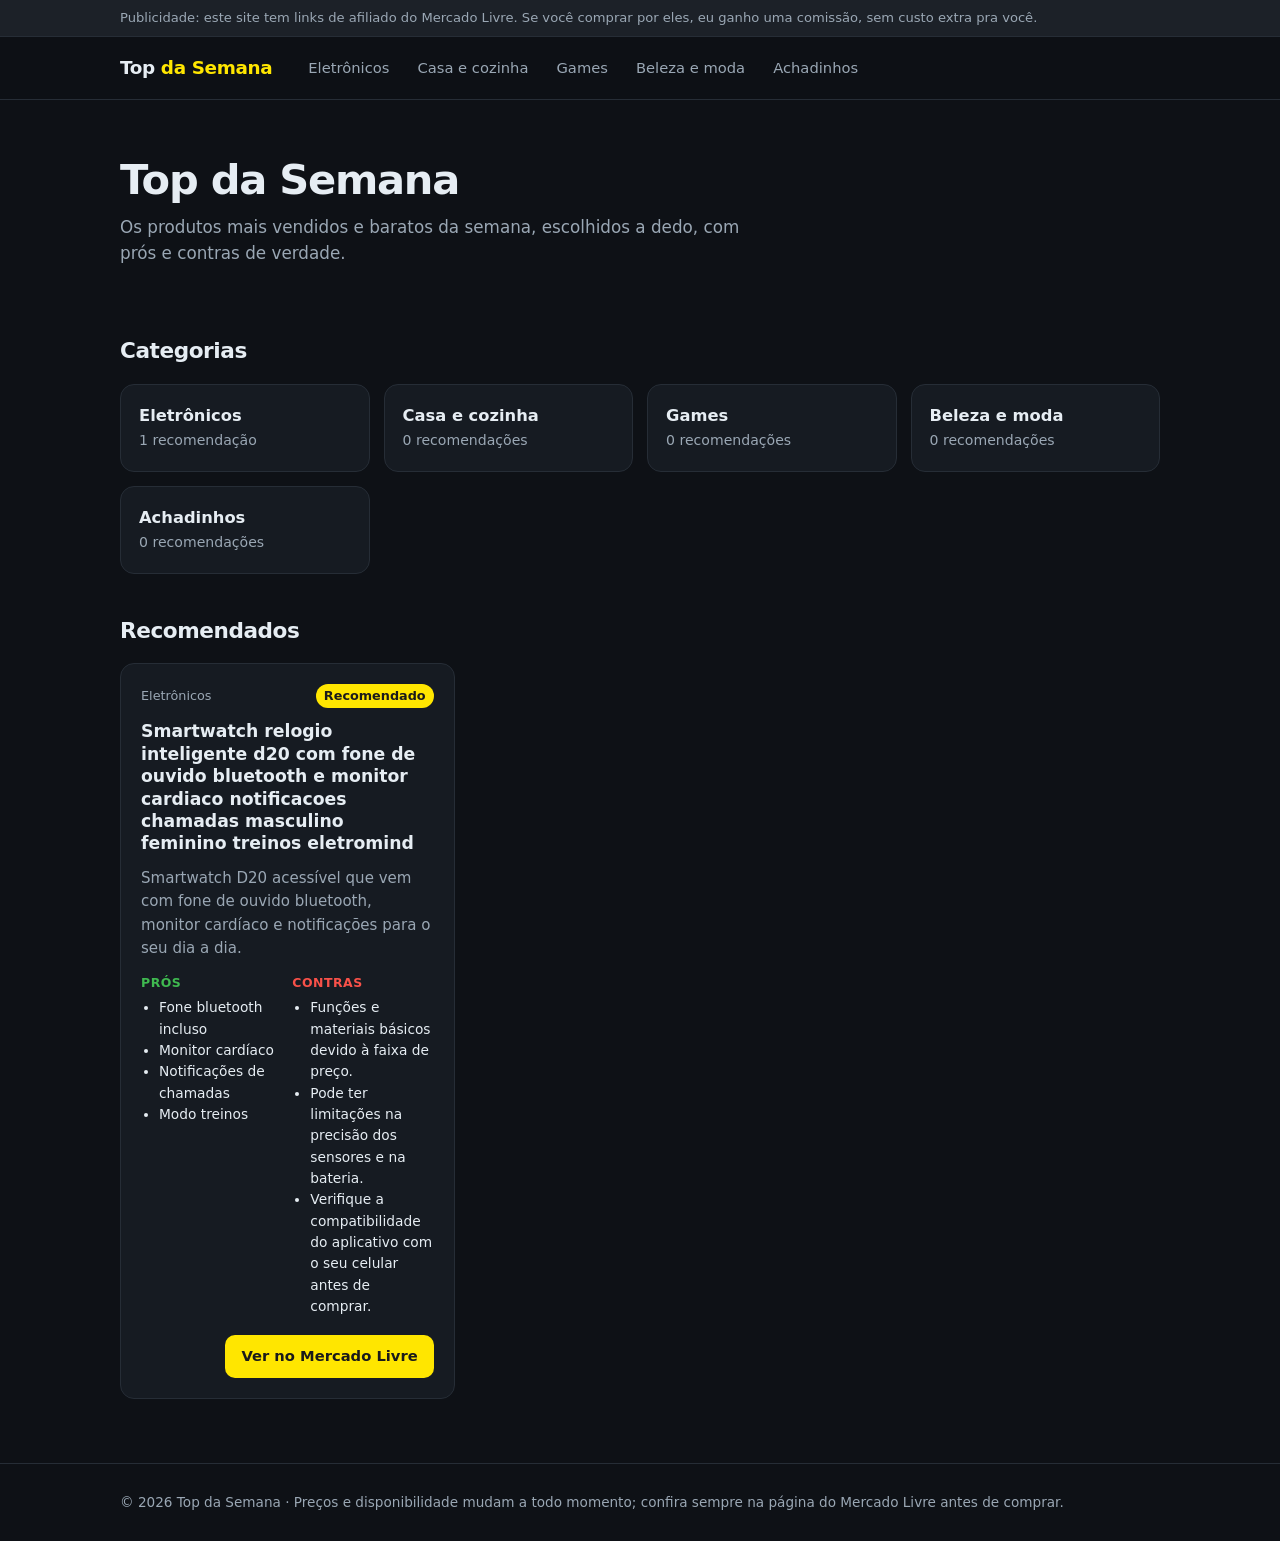
==== index.html @ e7be10f3 "Atualiza site (16/11/2026 23:19)" ====
<!DOCTYPE html>
<html lang="pt-BR">
<head>
<meta charset="utf-8">
<meta name="viewport" content="width=device-width,initial-scale=1">
<title>Top da Semana</title>
<meta name="description" content="Os produtos mais vendidos e baratos da semana, escolhidos a dedo, com prós e contras de verdade.">
<link rel="canonical" href="https://heitorlupino.github.io/top-da-semana/">
<meta property="og:title" content="Top da Semana">
<meta property="og:description" content="Os produtos mais vendidos e baratos da semana, escolhidos a dedo, com prós e contras de verdade.">
<meta property="og:type" content="website">
<meta property="og:url" content="https://heitorlupino.github.io/top-da-semana/">
<link rel="stylesheet" href="style.css">
</head>
<body>
<div class="aviso"><div class="wrap">Publicidade: este site tem links de afiliado do Mercado Livre. Se você comprar por eles, eu ganho uma comissão, sem custo extra pra você.</div></div>
<header><div class="wrap">
  <a class="logo" href="">Top <span>da Semana</span></a>
  <nav><a href="eletronicos/" class="">Eletrônicos</a><a href="casa/" class="">Casa e cozinha</a><a href="games/" class="">Games</a><a href="beleza-moda/" class="">Beleza e moda</a><a href="achadinhos/" class="">Achadinhos</a></nav>
</div></header>
<main class="wrap">
<section class="hero"><h1>Top da Semana</h1><p>Os produtos mais vendidos e baratos da semana, escolhidos a dedo, com prós e contras de verdade.</p></section>
<h2>Categorias</h2><div class="cats"><a class="cat" href="eletronicos/"><b>Eletrônicos</b><span>1 recomendação</span></a><a class="cat" href="casa/"><b>Casa e cozinha</b><span>0 recomendações</span></a><a class="cat" href="games/"><b>Games</b><span>0 recomendações</span></a><a class="cat" href="beleza-moda/"><b>Beleza e moda</b><span>0 recomendações</span></a><a class="cat" href="achadinhos/"><b>Achadinhos</b><span>0 recomendações</span></a></div>
<h2>Recomendados</h2><div class="grade">
<article class="card" id="smartwatch-relogio-inteligente-d20-com-fone-de-ouv">
  
  <div class="topo"><span>Eletrônicos</span><span class="selo">Recomendado</span></div>
  <h3>Smartwatch relogio inteligente d20 com fone de ouvido bluetooth e monitor cardiaco notificacoes chamadas masculino feminino treinos eletromind</h3>
  <p>Smartwatch D20 acessível que vem com fone de ouvido bluetooth, monitor cardíaco e notificações para o seu dia a dia.</p>
  <div class="pc">
    <div class="pro"><b>Prós</b><ul><li>Fone bluetooth incluso</li><li>Monitor cardíaco</li><li>Notificações de chamadas</li><li>Modo treinos</li></ul></div>
    <div class="con"><b>Contras</b><ul><li>Funções e materiais básicos devido à faixa de preço.</li><li>Pode ter limitações na precisão dos sensores e na bateria.</li><li>Verifique a compatibilidade do aplicativo com o seu celular antes de comprar.</li></ul></div>
  </div>
  <div class="rodape-card">
    <div class="preco"></div>
    <a class="btn" href="https://meli.la/1UcMnoK" target="_blank" rel="sponsored nofollow noopener">Ver no Mercado Livre</a>
  </div>
</article></div>
</main>
<footer><div class="wrap">© 2026 Top da Semana · Preços e disponibilidade mudam a todo momento; confira sempre na página do Mercado Livre antes de comprar.</div></footer>
</body>
</html>
---- style.css ----
:root{--bg:#0e1116;--card:#161b22;--borda:#262d36;--txt:#e6edf3;--sub:#9aa7b4;
--acento:#ffe600;--acento-txt:#1a1a1a;--ok:#3fb950;--ruim:#f85149;--raio:14px}
*{box-sizing:border-box}
body{margin:0;font-family:system-ui,-apple-system,"Segoe UI",Roboto,sans-serif;
background:var(--bg);color:var(--txt);line-height:1.55}
a{color:inherit}
.wrap{max-width:1080px;margin:0 auto;padding:0 20px}
header{border-bottom:1px solid var(--borda);position:sticky;top:0;background:rgba(14,17,22,.92);
backdrop-filter:blur(8px);z-index:5}
header .wrap{display:flex;align-items:center;gap:24px;height:62px}
.logo{white-space:nowrap;font-weight:800;text-decoration:none;font-size:1.15rem;letter-spacing:-.02em}
.logo span{color:var(--acento)}
nav{display:flex;gap:4px;overflow-x:auto}
nav a{text-decoration:none;color:var(--sub);padding:6px 12px;border-radius:999px;white-space:nowrap;font-size:.92rem}
nav a:hover,nav a.ativo{color:var(--txt);background:var(--card)}
.aviso{background:#1c2128;border-bottom:1px solid var(--borda);color:var(--sub);font-size:.82rem}
.aviso .wrap{padding:8px 20px}
.hero{padding:56px 0 28px}
.hero h1{font-size:clamp(1.8rem,4vw,2.6rem);margin:0 0 10px;letter-spacing:-.03em;line-height:1.15}
.hero p{color:var(--sub);max-width:640px;margin:0;font-size:1.05rem}
h2{font-size:1.35rem;margin:40px 0 16px;letter-spacing:-.02em}
.grade{display:grid;grid-template-columns:repeat(auto-fill,minmax(300px,1fr));gap:18px}
.card{background:var(--card);border:1px solid var(--borda);border-radius:var(--raio);padding:20px;
display:flex;flex-direction:column;gap:12px}
.foto{display:block;background:#fff;border-radius:10px;height:190px;display:flex;align-items:center;justify-content:center;overflow:hidden}
.foto img{max-width:100%;max-height:170px;object-fit:contain}
.card .topo{display:flex;justify-content:space-between;gap:8px;align-items:center;font-size:.8rem;color:var(--sub)}
.selo{background:var(--acento);color:var(--acento-txt);font-weight:700;padding:2px 8px;border-radius:999px}
.card h3{margin:0;font-size:1.08rem;line-height:1.3}
.card p{margin:0;color:var(--sub);font-size:.94rem}
.pc{display:grid;grid-template-columns:1fr 1fr;gap:10px;font-size:.86rem}
.pc ul{margin:4px 0 0;padding-left:18px}
.pc b{font-size:.78rem;text-transform:uppercase;letter-spacing:.04em}
.pc .pro b{color:var(--ok)} .pc .con b{color:var(--ruim)}
.rodape-card{margin-top:auto;display:flex;align-items:center;justify-content:space-between;gap:12px;padding-top:6px}
.preco{font-size:.84rem;color:var(--sub)}
.preco strong{display:block;color:var(--txt);font-size:1.15rem}
.btn{background:var(--acento);color:var(--acento-txt);text-decoration:none;font-weight:700;
padding:10px 16px;border-radius:10px;font-size:.92rem;white-space:nowrap}
.btn:hover{filter:brightness(.92)}
.cats{display:grid;grid-template-columns:repeat(auto-fill,minmax(220px,1fr));gap:14px}
.cat{display:block;text-decoration:none;background:var(--card);border:1px solid var(--borda);
border-radius:var(--raio);padding:18px}
.cat:hover{border-color:var(--acento)}
.cat b{display:block;font-size:1.02rem}.cat span{color:var(--sub);font-size:.88rem}
footer{border-top:1px solid var(--borda);margin-top:64px;padding:28px 0;color:var(--sub);font-size:.85rem}
.vazio{color:var(--sub)}
@media (max-width:520px){.pc{grid-template-columns:1fr}header .wrap{gap:12px}}
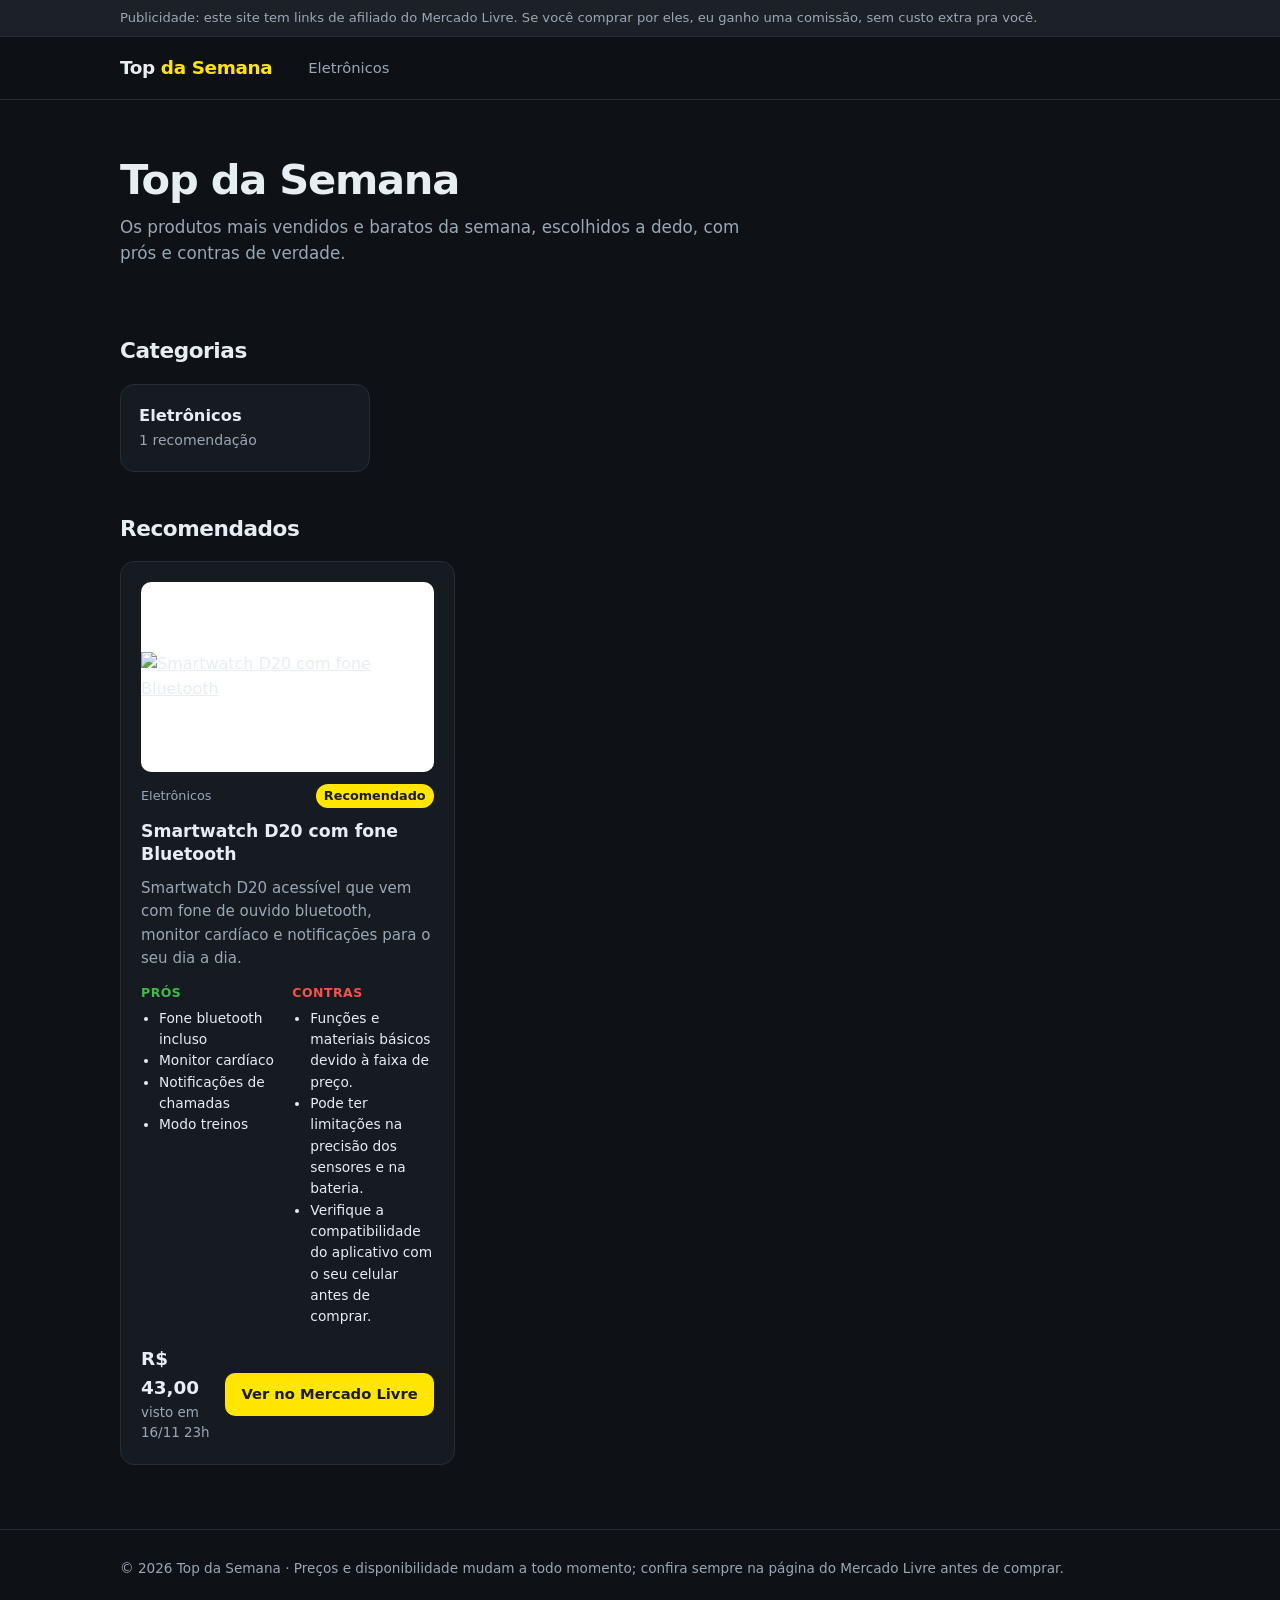
==== commit 92cff155: "Atualiza site (16/11/2026 23:27)" ====
--- a/index.html
+++ b/index.html
@@ -16,23 +16,23 @@
 <div class="aviso"><div class="wrap">Publicidade: este site tem links de afiliado do Mercado Livre. Se você comprar por eles, eu ganho uma comissão, sem custo extra pra você.</div></div>
 <header><div class="wrap">
   <a class="logo" href="">Top <span>da Semana</span></a>
-  <nav><a href="eletronicos/" class="">Eletrônicos</a><a href="casa/" class="">Casa e cozinha</a><a href="games/" class="">Games</a><a href="beleza-moda/" class="">Beleza e moda</a><a href="achadinhos/" class="">Achadinhos</a></nav>
+  <nav><a href="eletronicos/" class="">Eletrônicos</a></nav>
 </div></header>
 <main class="wrap">
 <section class="hero"><h1>Top da Semana</h1><p>Os produtos mais vendidos e baratos da semana, escolhidos a dedo, com prós e contras de verdade.</p></section>
-<h2>Categorias</h2><div class="cats"><a class="cat" href="eletronicos/"><b>Eletrônicos</b><span>1 recomendação</span></a><a class="cat" href="casa/"><b>Casa e cozinha</b><span>0 recomendações</span></a><a class="cat" href="games/"><b>Games</b><span>0 recomendações</span></a><a class="cat" href="beleza-moda/"><b>Beleza e moda</b><span>0 recomendações</span></a><a class="cat" href="achadinhos/"><b>Achadinhos</b><span>0 recomendações</span></a></div>
+<h2>Categorias</h2><div class="cats"><a class="cat" href="eletronicos/"><b>Eletrônicos</b><span>1 recomendação</span></a></div>
 <h2>Recomendados</h2><div class="grade">
 <article class="card" id="smartwatch-relogio-inteligente-d20-com-fone-de-ouv">
-  
+  <a class="foto" href="https://meli.la/1UcMnoK" target="_blank" rel="sponsored nofollow noopener"><img src="https://http2.mlstatic.com/D_Q_NP_2X_702043-MLA113520614155_062026-V.webp" alt="Smartwatch D20 com fone Bluetooth" loading="lazy"></a>
   <div class="topo"><span>Eletrônicos</span><span class="selo">Recomendado</span></div>
-  <h3>Smartwatch relogio inteligente d20 com fone de ouvido bluetooth e monitor cardiaco notificacoes chamadas masculino feminino treinos eletromind</h3>
+  <h3>Smartwatch D20 com fone Bluetooth</h3>
   <p>Smartwatch D20 acessível que vem com fone de ouvido bluetooth, monitor cardíaco e notificações para o seu dia a dia.</p>
   <div class="pc">
     <div class="pro"><b>Prós</b><ul><li>Fone bluetooth incluso</li><li>Monitor cardíaco</li><li>Notificações de chamadas</li><li>Modo treinos</li></ul></div>
     <div class="con"><b>Contras</b><ul><li>Funções e materiais básicos devido à faixa de preço.</li><li>Pode ter limitações na precisão dos sensores e na bateria.</li><li>Verifique a compatibilidade do aplicativo com o seu celular antes de comprar.</li></ul></div>
   </div>
   <div class="rodape-card">
-    <div class="preco"></div>
+    <div class="preco"><strong>R$ 43,00</strong>visto em 16/11 23h</div>
     <a class="btn" href="https://meli.la/1UcMnoK" target="_blank" rel="sponsored nofollow noopener">Ver no Mercado Livre</a>
   </div>
 </article></div>
